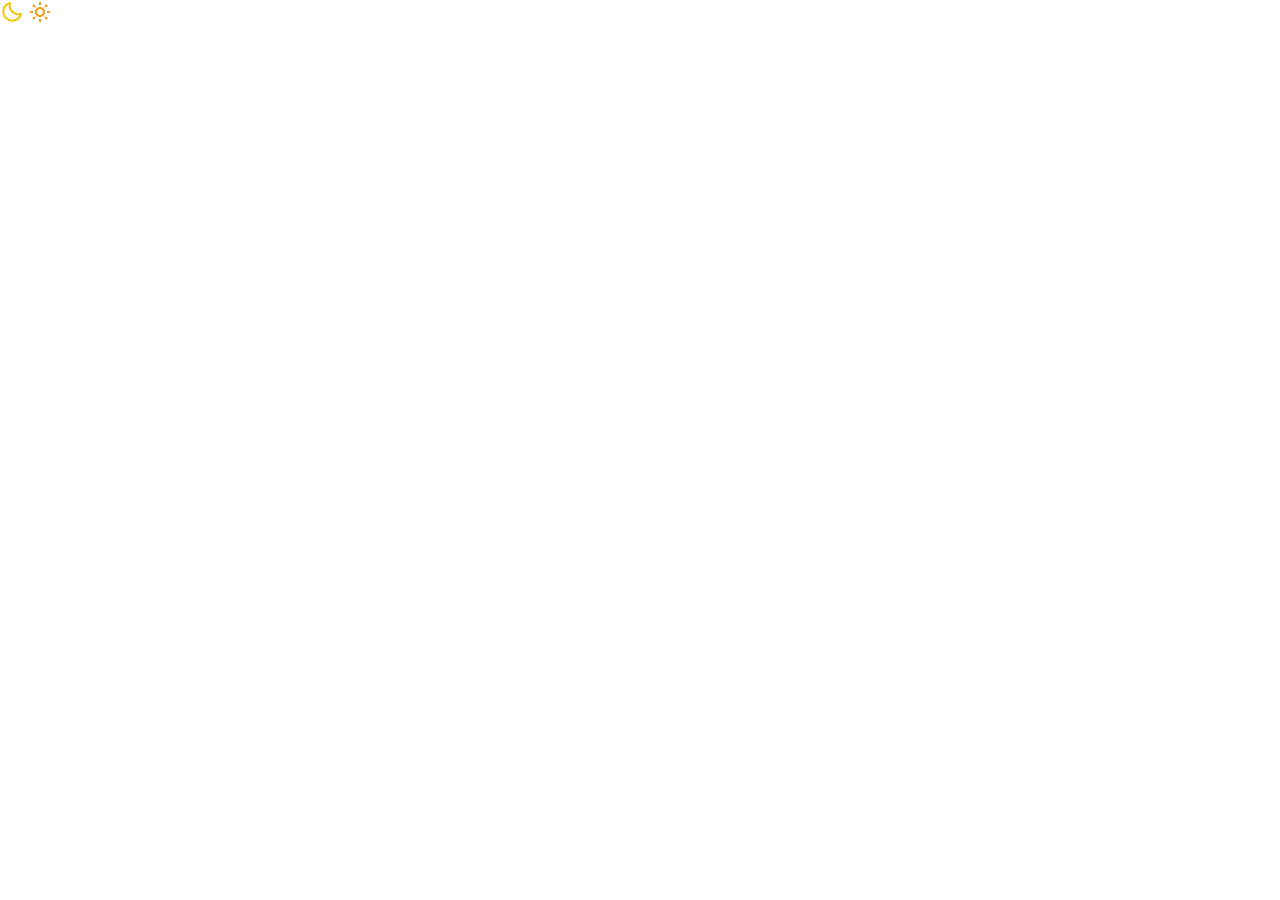
==== theme-switcher/index.html @ aa0b54a3 "created html file" ====
<!DOCTYPE html>
<html lang="en">
<head>
  <meta charset="UTF-8">
  <meta http-equiv="X-UA-Compatible" content="IE=edge">
  <meta name="viewport" content="width=device-width, initial-scale=1.0">
  <link rel="shortcut icon" href="./assets/favicon/favicon.ico" type="image/x-icon">

  <title>Theme Switcher</title>

  <link rel="stylesheet" type="text/css" href="style.css">

</head>
<body>
  <div class="switch-container">
    <div class="icons">
      <img src="assets/moon.svg" alt="Icone da lua">
      <img src="assets/sun.svg" alt="Icone do sol">
    </div>
    <span class="switch-button"></span>
  </div>
</body>
</html>
---- theme-switcher/style.css ----
* {
  margin: 0;
  padding: 0;
  box-sizing: border-box;
}
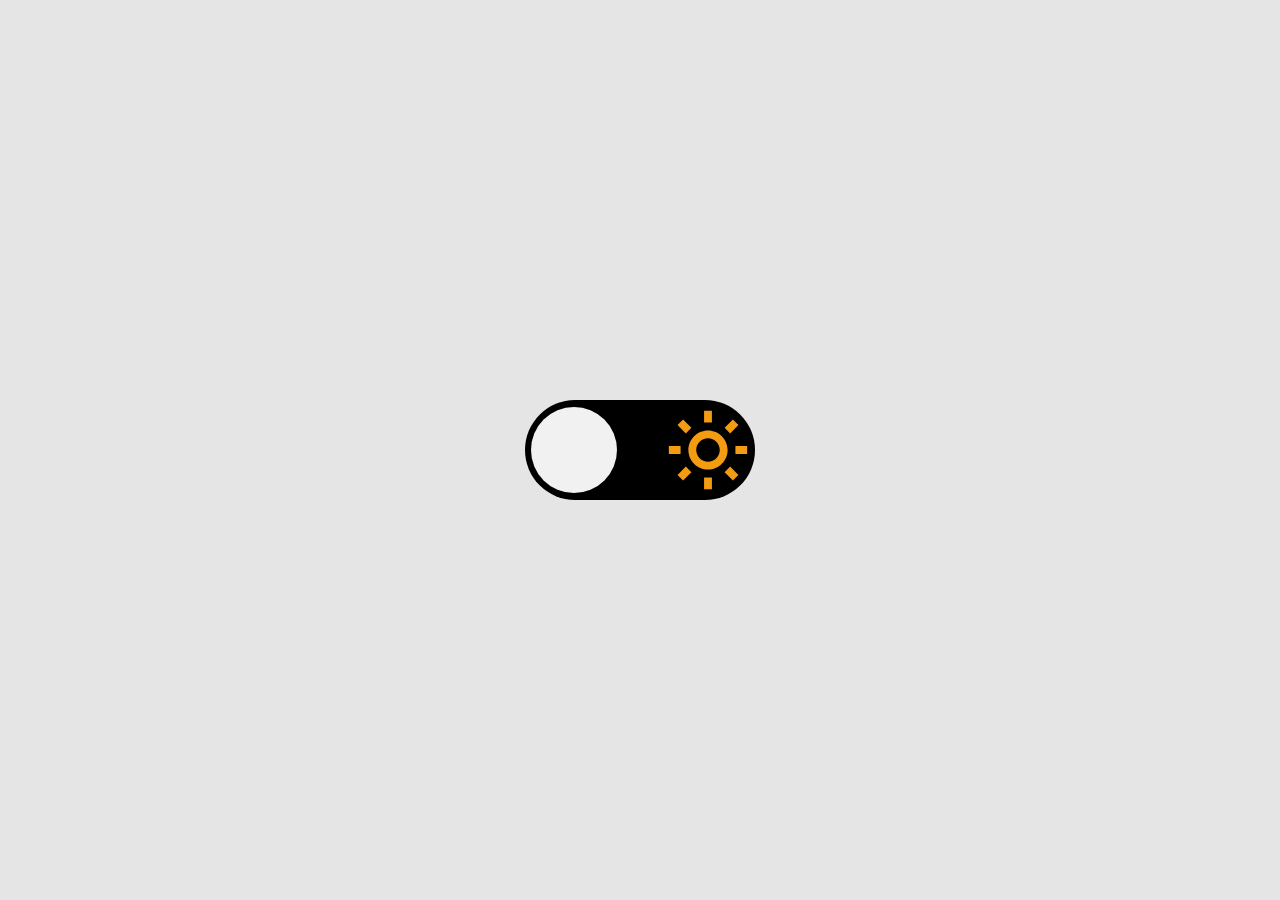
==== commit a30cac00: "created script" ====
--- a/theme-switcher/index.html
+++ b/theme-switcher/index.html
@@ -19,5 +19,7 @@
     </div>
     <span class="switch-button"></span>
   </div>
+
+  <script src="script.js"></script>
 </body>
 </html>--- a/theme-switcher/style.css
+++ b/theme-switcher/style.css
@@ -1,5 +1,66 @@
+:root {
+  --background-color: #E5E5E5;
+  --switch-boll: #F1F1F1;
+  --bg-switch-color: #000000;
+
+  --time-2: all .2s linear;
+}
+
 * {
   margin: 0;
   padding: 0;
   box-sizing: border-box;
+}
+
+body {
+  background: var(--background-color);
+  height: 100vh;
+
+  display: flex;
+  justify-content: center;
+  align-items: center;
+  transition: var(--time-2);
+}
+
+body.dark {
+  --background-color: #292C35;
+}
+
+.switch-container {
+  position: relative;
+  width: 230px;
+  height: 100px;
+  border-radius: 50px;
+  user-select: none;
+
+  background-color: var(--bg-switch-color);
+
+  display: flex;
+  align-items: center;
+}
+
+.switch-container .icons {
+  flex: 1;
+  display: flex;
+  justify-content: space-between;
+}
+
+.switch-container .icons img {
+  width: 94px;
+  -webkit-user-drag: none;
+}
+
+.switch-button {
+  position: absolute;
+  height: 86px;
+  width: 86px;
+  background: var(--switch-boll);
+  border-radius: 50%;
+
+  margin-left: 6px;
+  transition: var(--time-2);
+}
+
+body.dark .switch-button {
+  margin-left: 138px;
 }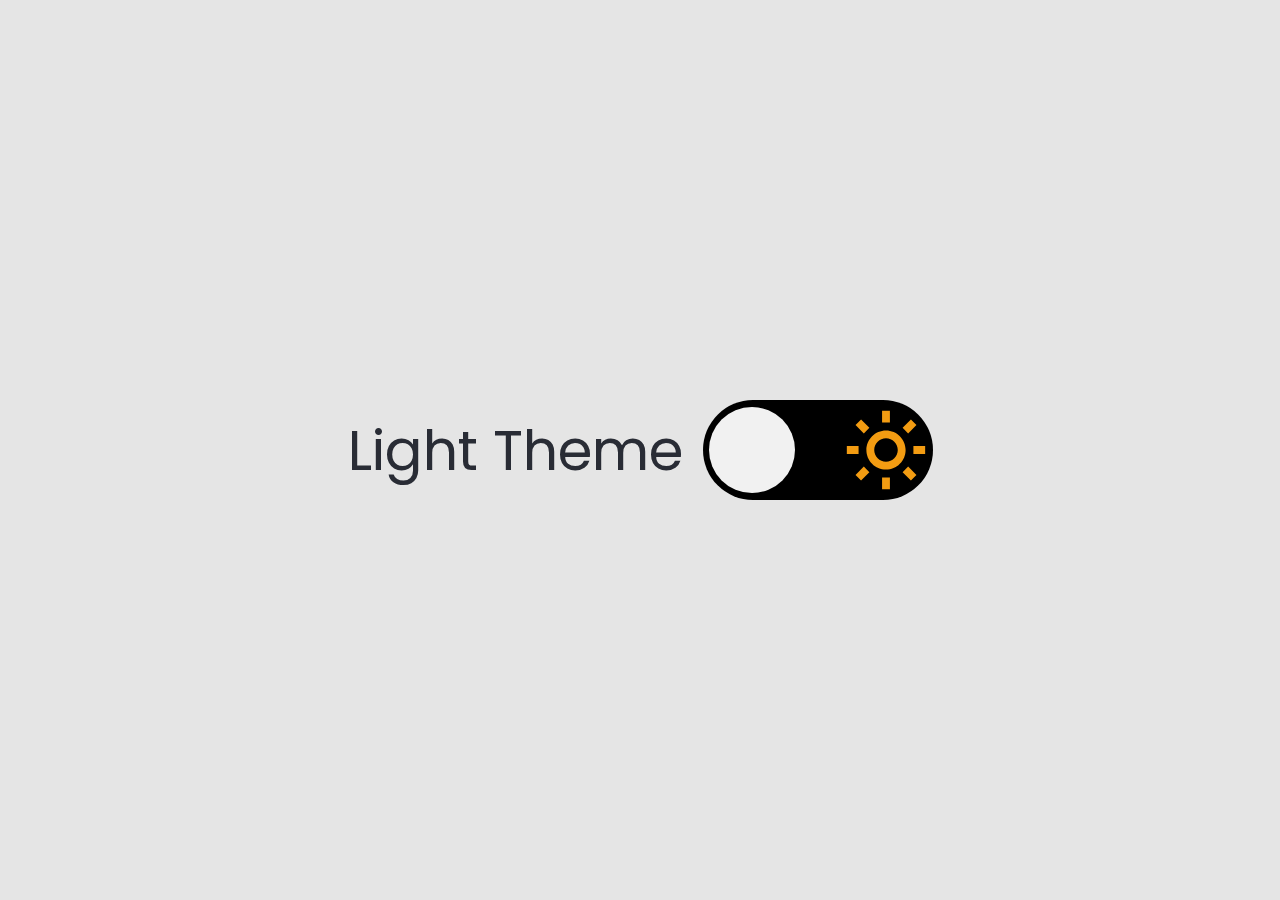
==== commit 693b7121: "add font poppins" ====
--- a/theme-switcher/index.html
+++ b/theme-switcher/index.html
@@ -8,10 +8,14 @@
 
   <title>Theme Switcher</title>
 
+  <link rel="preconnect" href="https://fonts.googleapis.com">
+  <link rel="preconnect" href="https://fonts.gstatic.com" crossorigin>
+  <link href="https://fonts.googleapis.com/css2?family=Poppins:wght@400;600&display=swap" rel="stylesheet">
   <link rel="stylesheet" type="text/css" href="style.css">
 
 </head>
 <body>
+  <h3>Light Theme</h3>
   <div class="switch-container">
     <div class="icons">
       <img src="assets/moon.svg" alt="Icone da lua">
--- a/theme-switcher/style.css
+++ b/theme-switcher/style.css
@@ -1,5 +1,7 @@
 :root {
-  --background-color: #E5E5E5;
+  --light: #E5E5E5;
+  --dark: #292C35;
+
   --switch-boll: #F1F1F1;
   --bg-switch-color: #000000;
 
@@ -13,8 +15,9 @@
 }
 
 body {
-  background: var(--background-color);
+  background: var(--light);
   height: 100vh;
+  font-family: 'Poppins', sans-serif;
 
   display: flex;
   justify-content: center;
@@ -23,7 +26,18 @@
 }
 
 body.dark {
-  --background-color: #292C35;
+  background: var(--dark);
+}
+
+h3 {
+  color: var(--dark);
+  font-size: 56px;
+  font-weight: normal;
+  margin-right: 20px;
+}
+
+body.dark h3 {
+  color: var(--light);
 }
 
 .switch-container {
